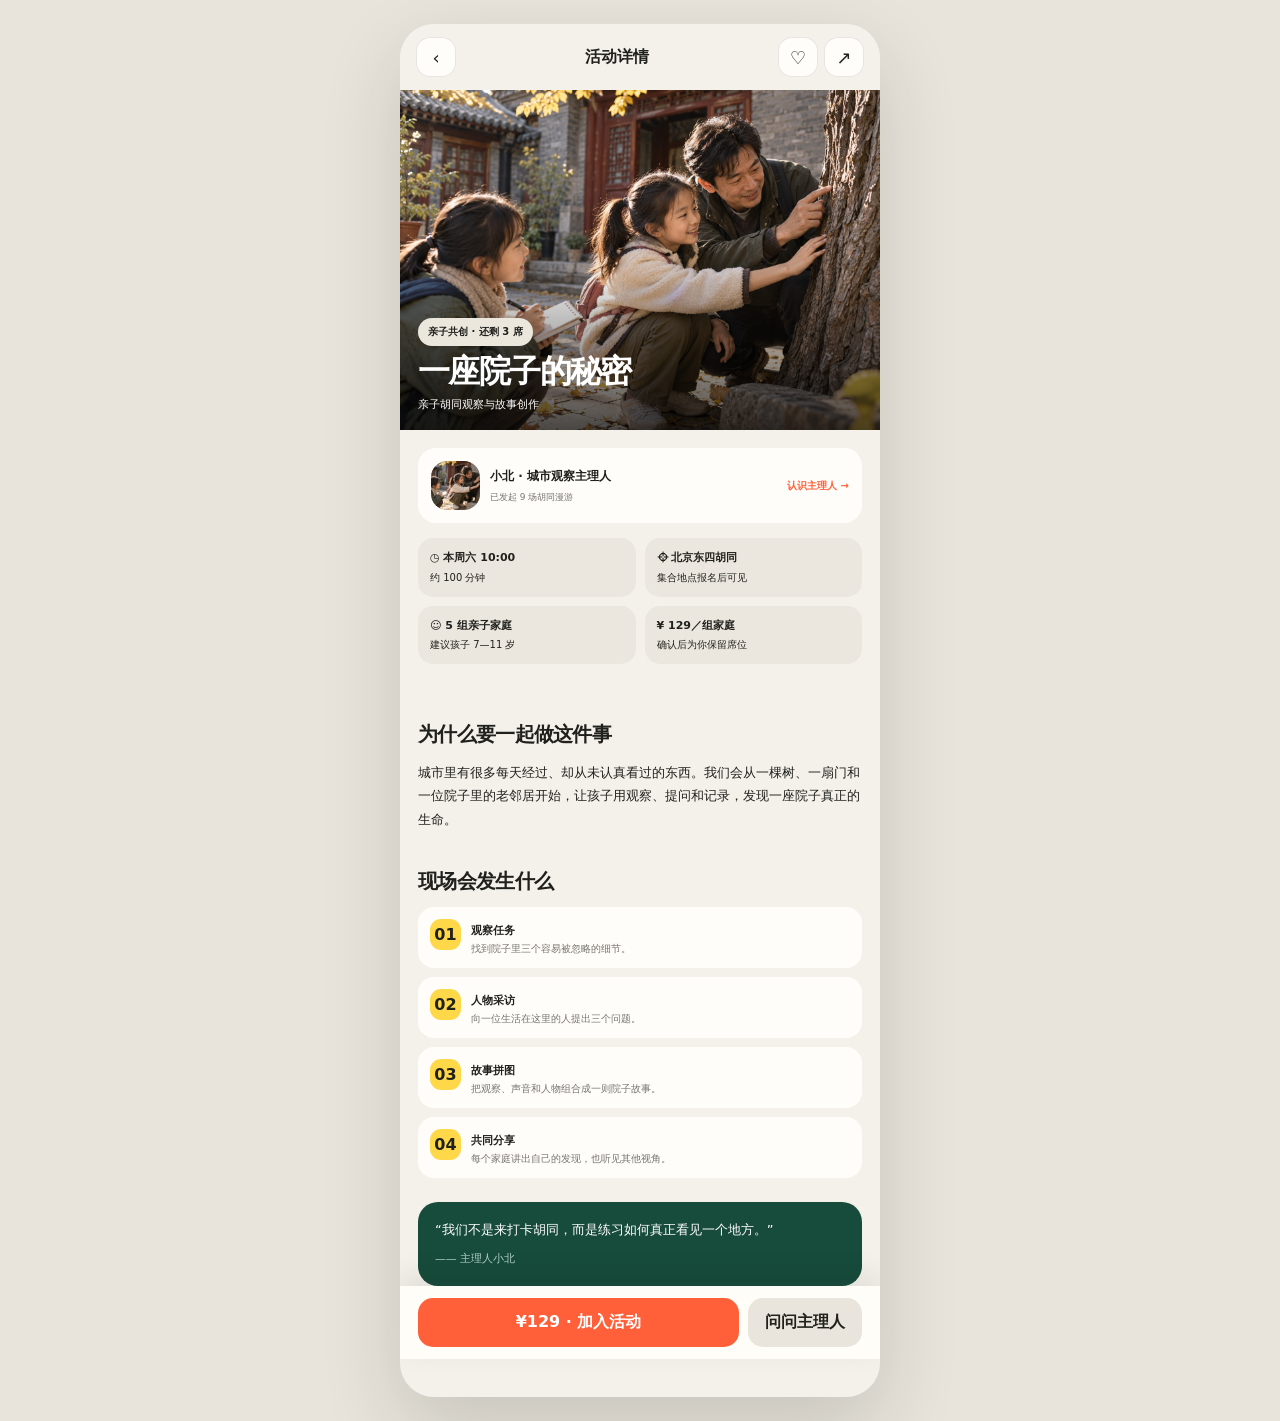
==== public/activity.html @ ee897f43 "Add Fancy Go Go demo and product requirements" ====
<!doctype html><html lang="zh-CN"><head><meta charset="utf-8"><meta name="viewport" content="width=device-width,initial-scale=1"><title>活动详情｜番思</title><link rel="stylesheet" href="secondary.css"></head>
<body><main class="app">
<header class="top"><a class="back" href="index.html">‹</a><h1>活动详情</h1><div class="top-actions"><button class="top-btn" onclick="toastMsg('已收藏活动')">♡</button><button class="top-btn" onclick="toastMsg('分享链接已准备')">↗</button></div></header>
<section class="hero-photo"><img class="photo" id="hero"><div class="hero-over"><span class="pill" id="category"></span><h1 id="title"></h1><p id="subtitle"></p></div></section>
<section class="event-body">
<div class="host-row"><img id="hostPhoto"><div><b id="hostName"></b><small id="hostMeta"></small></div><a href="host-profile.html">认识主理人 →</a></div>
<div class="info-grid"><div class="info"><b id="time"></b><span id="duration"></span></div><div class="info"><b id="place"></b><span id="address"></span></div><div class="info"><b id="people"></b><span id="audience"></span></div><div class="info"><b id="price"></b><span>确认后为你保留席位</span></div></div>
</section>
<section class="section"><h2>为什么要一起做这件事</h2><p class="story" id="story"></p></section>
<section class="section"><h2>现场会发生什么</h2><div class="steps" id="steps"></div></section>
<section class="section"><div class="quote" id="quote"></div></section>
<div class="sticky-action"><button class="btn btn-primary" id="joinBtn" onclick="toastMsg('加入成功，活动助手会联系你')"></button><button class="btn btn-secondary" onclick="toastMsg('已向主理人发送问题')">问问主理人</button></div>
</main><div class="toast" id="toast"></div><script src="secondary.js"></script>
<script>
const base='assets/';
const data={
 courtyard:{title:'一座院子的秘密',subtitle:'亲子胡同观察与故事创作',category:'亲子共创 · 还剩 3 席',image:base+'exec-ea25d21b-1d7e-4ecf-8001-395f95a21bcd.png',host:'小北 · 城市观察主理人',hostMeta:'已发起 9 场胡同漫游',time:'◷ 本周六 10:00',duration:'约 100 分钟',place:'⌖ 北京东四胡同',address:'集合地点报名后可见',people:'☺ 5 组亲子家庭',audience:'建议孩子 7—11 岁',price:'¥ 129／组家庭',story:'城市里有很多每天经过、却从未认真看过的东西。我们会从一棵树、一扇门和一位院子里的老邻居开始，让孩子用观察、提问和记录，发现一座院子真正的生命。',steps:[['观察任务','找到院子里三个容易被忽略的细节。'],['人物采访','向一位生活在这里的人提出三个问题。'],['故事拼图','把观察、声音和人物组合成一则院子故事。'],['共同分享','每个家庭讲出自己的发现，也听见其他视角。']],quote:'“我们不是来打卡胡同，而是练习如何真正看见一个地方。”<small>—— 主理人小北</small>',button:'¥129 · 加入活动'},
 album:{title:'一起听完一张专辑',subtitle:'不刷手机的 90 分钟声音小聚',category:'声音现场 · 还可加入 2 人',image:base+'exec-77576ef7-e1b3-4da5-bd31-8d7a04998225.png',host:'阿响 · 声音主理人',hostMeta:'收藏唱片，也收藏听歌时的故事',time:'◷ 今晚 19:30',duration:'约 90 分钟',place:'⌖ 鼓楼胡同咖啡馆',address:'地铁步行约 6 分钟',people:'☺ 6 人小聚',audience:'无需音乐专业知识',price:'¥ 69／人',story:'我们已经很久没有完整听完一张专辑了。这一次把手机反扣，从第一首听到最后一首。你不需要懂乐理，只需要带来一段真实感受，或者一张你舍不得跳过任何一首的专辑。',steps:[['认识彼此','用一首最近循环的歌介绍自己。'],['完整共听','不切歌、不聊天，完整进入一张专辑。'],['感受交换','分享哪一个声音、段落或歌词停留了下来。'],['下一张唱片','共同决定下一次要听什么。']],quote:'“音乐不是背景，它可以成为六个人认真待在一起的理由。”<small>—— 主理人阿响</small>',button:'¥69 · 加入小聚'},
 badminton:{title:'胡同羽毛球搭子',subtitle:'不计输赢，打完一起喝杯咖啡',category:'运动搭子 · 新手友好',image:base+'exec-1bd79b5f-dab8-45f3-9dcc-e65eb9ee7cd0.png',host:'林林 · 运动主理人',hostMeta:'比起比赛，更喜欢让陌生人动起来',time:'◷ 周日 16:00',duration:'约 120 分钟',place:'⌖ 北新桥羽毛球馆',address:'场馆费用现场 AA',people:'☺ 4—8 人',audience:'新手和普通爱好者',price:'AA 制',story:'不用担心技术，也不需要提前组队。我们按现场水平轻松分组，打几局、换几次搭档。运动结束后，愿意的人一起去附近喝杯咖啡，让一次约球自然变成一次认识新朋友的机会。',steps:[['轻松热身','认识名字和运动习惯，不急着分高低。'],['随机搭档','每局更换搭档，和不同的人一起配合。'],['自由加赛','想继续的人加赛，累了就坐下来聊天。'],['场外续杯','自愿参加附近咖啡小聚。']],quote:'“有时候，成为朋友只差一句：下局我们一队吧。”<small>—— 主理人林林</small>',button:'加入活动 · 费用 AA'}
};
const id=new URLSearchParams(location.search).get('id')||'courtyard',d=data[id]||data.courtyard;
document.title=d.title+'｜番思';['title','subtitle','category','time','duration','place','address','people','audience','price','story'].forEach(k=>document.getElementById(k).textContent=d[k]);
document.getElementById('hero').src=d.image;document.getElementById('hostPhoto').src=d.image;document.getElementById('hostName').textContent=d.host;document.getElementById('hostMeta').textContent=d.hostMeta;document.getElementById('quote').innerHTML=d.quote;document.getElementById('joinBtn').textContent=d.button;
document.getElementById('steps').innerHTML=d.steps.map((s,i)=>'<div class="step"><i>0'+(i+1)+'</i><div><b>'+s[0]+'</b><p>'+s[1]+'</p></div></div>').join('');
</script></body></html>
---- public/secondary.css ----
:root{--bg:#f4f1eb;--card:#fffdf9;--ink:#20211d;--muted:#77756e;--orange:#ff603a;--green:#174b3b;--blue:#315be8;--yellow:#ffd84a;--line:rgba(32,33,29,.1);--shadow:0 14px 34px rgba(33,31,23,.1)}
*{box-sizing:border-box}body{margin:0;background:#e8e4db;color:var(--ink);font-family:"PingFang SC","Microsoft YaHei",system-ui,sans-serif}button,input,textarea,select{font:inherit}.app{width:min(100%,480px);min-height:100vh;margin:auto;padding-bottom:38px;background:var(--bg);overflow:hidden}.top{position:sticky;top:0;z-index:20;display:flex;align-items:center;justify-content:space-between;padding:13px 16px;background:rgba(244,241,235,.94);backdrop-filter:blur(16px)}.back,.top-btn{display:grid;place-items:center;width:40px;height:40px;border:1px solid var(--line);border-radius:14px;background:var(--card);color:var(--ink);text-decoration:none;font-size:18px}.top h1{margin:0;font-size:16px}.top-actions{display:flex;gap:6px}.photo{display:block;width:100%;object-fit:cover}.pill{display:inline-flex;align-items:center;border-radius:999px;padding:7px 10px;background:#ece7dd;color:var(--ink);font-size:10px;font-weight:800}.section{padding:24px 18px 0}.section h2{margin:0 0 12px;font-size:20px;letter-spacing:-.035em}.muted{color:var(--muted)}.btn{border:0;border-radius:15px;padding:14px 17px;font-weight:900}.btn-primary{background:var(--orange);color:white}.btn-secondary{background:#eae5dc;color:var(--ink)}.toast{position:fixed;left:50%;bottom:28px;z-index:80;padding:11px 15px;border-radius:999px;background:var(--ink);color:white;font-size:10px;font-weight:800;opacity:0;pointer-events:none;transform:translate(-50%,12px);transition:.22s}.toast.show{opacity:1;transform:translate(-50%,0)}
.hero-photo{position:relative;height:340px}.hero-photo img{height:100%}.hero-photo:after{content:"";position:absolute;inset:0;background:linear-gradient(180deg,transparent 50%,rgba(0,0,0,.7))}.hero-over{position:absolute;z-index:2;left:18px;right:18px;bottom:18px;color:white}.hero-over h1{margin:8px 0;font-size:32px;line-height:1.08;letter-spacing:-.05em}.hero-over p{margin:0;font-size:11px}.event-body{padding:18px}.host-row{display:flex;align-items:center;gap:10px;padding:13px;border-radius:18px;background:var(--card)}.host-row img{width:49px;height:49px;border-radius:16px;object-fit:cover}.host-row b{display:block;font-size:12px}.host-row small{color:var(--muted);font-size:9px}.host-row a{margin-left:auto;color:var(--orange);font-size:10px;font-weight:850;text-decoration:none}.info-grid{display:grid;grid-template-columns:1fr 1fr;gap:9px;margin:15px 0}.info{padding:12px;border-radius:15px;background:#ece7de;font-size:10px;line-height:1.5}.info b{display:block;margin-bottom:3px;font-size:11px}.story{font-size:13px;line-height:1.8}.steps{display:grid;gap:9px}.step{display:grid;grid-template-columns:31px 1fr;gap:10px;padding:12px;border-radius:16px;background:var(--card)}.step i{display:grid;place-items:center;width:31px;height:31px;border-radius:11px;background:var(--yellow);font-style:normal;font-weight:900}.step b{font-size:11px}.step p{margin:3px 0 0;color:var(--muted);font-size:10px;line-height:1.5}.quote{padding:17px;border-radius:20px;background:var(--green);color:white;font-size:13px;line-height:1.7}.quote small{display:block;margin-top:9px;color:#aed0c3}.sticky-action{position:sticky;bottom:0;z-index:15;display:grid;grid-template-columns:1fr auto;gap:9px;padding:12px 18px calc(12px + env(safe-area-inset-bottom));background:rgba(255,253,249,.94);box-shadow:0 -10px 28px rgba(32,33,29,.09);backdrop-filter:blur(16px)}
.profile-hero{position:relative;height:310px}.profile-hero img{height:100%}.profile-hero:after{content:"";position:absolute;inset:0;background:linear-gradient(180deg,transparent 42%,rgba(0,0,0,.77))}.profile-copy{position:absolute;z-index:2;left:18px;right:18px;bottom:18px;color:white}.profile-copy h1{margin:6px 0;font-size:30px}.profile-copy p{margin:0;font-size:11px;line-height:1.5}.stats{display:grid;grid-template-columns:repeat(3,1fr);gap:8px;padding:15px 18px}.stat{text-align:center;padding:13px 6px;border-radius:16px;background:var(--card)}.stat b{display:block;font-size:18px}.stat small{color:var(--muted);font-size:9px}.tag-row{display:flex;gap:7px;overflow:auto;scrollbar-width:none}.tag-row .pill{flex:0 0 auto}.mini-event{display:grid;grid-template-columns:105px 1fr;gap:11px;padding:10px;border-radius:19px;background:var(--card)}.mini-event+ .mini-event{margin-top:10px}.mini-event img{height:112px;border-radius:14px}.mini-event h3{margin:4px 0;font-size:15px}.mini-event p{margin:0;color:var(--muted);font-size:9px;line-height:1.5}
.search{display:flex;gap:8px;padding:4px 18px 13px}.search input{width:100%;border:1px solid var(--line);border-radius:15px;padding:12px 14px;background:var(--card);outline:none}.filter-row{display:flex;gap:7px;padding:0 18px 14px;overflow:auto;scrollbar-width:none}.filter{flex:0 0 auto;border:1px solid var(--line);border-radius:999px;padding:8px 12px;background:var(--card);font-size:10px;font-weight:800}.filter.active{background:var(--ink);color:white}.list{display:grid;gap:12px;padding:0 18px}.list-card{overflow:hidden;border-radius:22px;background:var(--card);box-shadow:0 8px 22px rgba(33,31,23,.06)}.list-photo{position:relative;height:190px}.list-photo img{height:100%}.list-photo span{position:absolute;left:11px;top:11px;border-radius:999px;padding:7px 10px;background:rgba(20,20,18,.7);color:white;font-size:9px;font-weight:850}.list-copy{padding:13px}.list-copy h2{margin:0;font-size:19px}.list-copy p{margin:5px 0;color:var(--muted);font-size:10px}.list-foot{display:flex;justify-content:space-between;margin-top:9px;font-size:10px;font-weight:850}
.form-intro{padding:12px 18px 17px}.form-intro h1{margin:0;font-size:31px;line-height:1.1;letter-spacing:-.05em}.form-intro p{color:var(--muted);font-size:12px;line-height:1.65}.progress{display:flex;gap:5px;margin-top:14px}.progress i{height:5px;flex:1;border-radius:5px;background:#ddd7cc}.progress i.active{background:var(--orange)}.form{display:grid;gap:14px;padding:0 18px}.field{display:grid;gap:7px}.field label{font-size:11px;font-weight:850}.field input,.field textarea,.field select{width:100%;border:1px solid var(--line);border-radius:16px;padding:13px 14px;background:var(--card);color:var(--ink);outline:none}.field textarea{min-height:100px;resize:vertical}.choices{display:flex;flex-wrap:wrap;gap:7px}.choice{border:1px solid var(--line);border-radius:999px;padding:9px 12px;background:var(--card);font-size:10px;font-weight:800}.choice.active{border-color:var(--orange);background:#fff0eb;color:var(--orange)}.ai-box{padding:15px;border:1px dashed rgba(49,91,232,.35);border-radius:19px;background:#edf1ff}.ai-box b{font-size:12px}.ai-box p{margin:5px 0 11px;color:#59627b;font-size:10px;line-height:1.5}.ai-box button{border:0;border-radius:13px;padding:11px 13px;background:var(--blue);color:white;font-size:10px;font-weight:900}.submit{margin:4px 18px 0;width:calc(100% - 36px)}
@media(min-width:650px){body{padding:24px 0}.app{border-radius:34px;box-shadow:0 30px 80px rgba(33,31,23,.16)}}
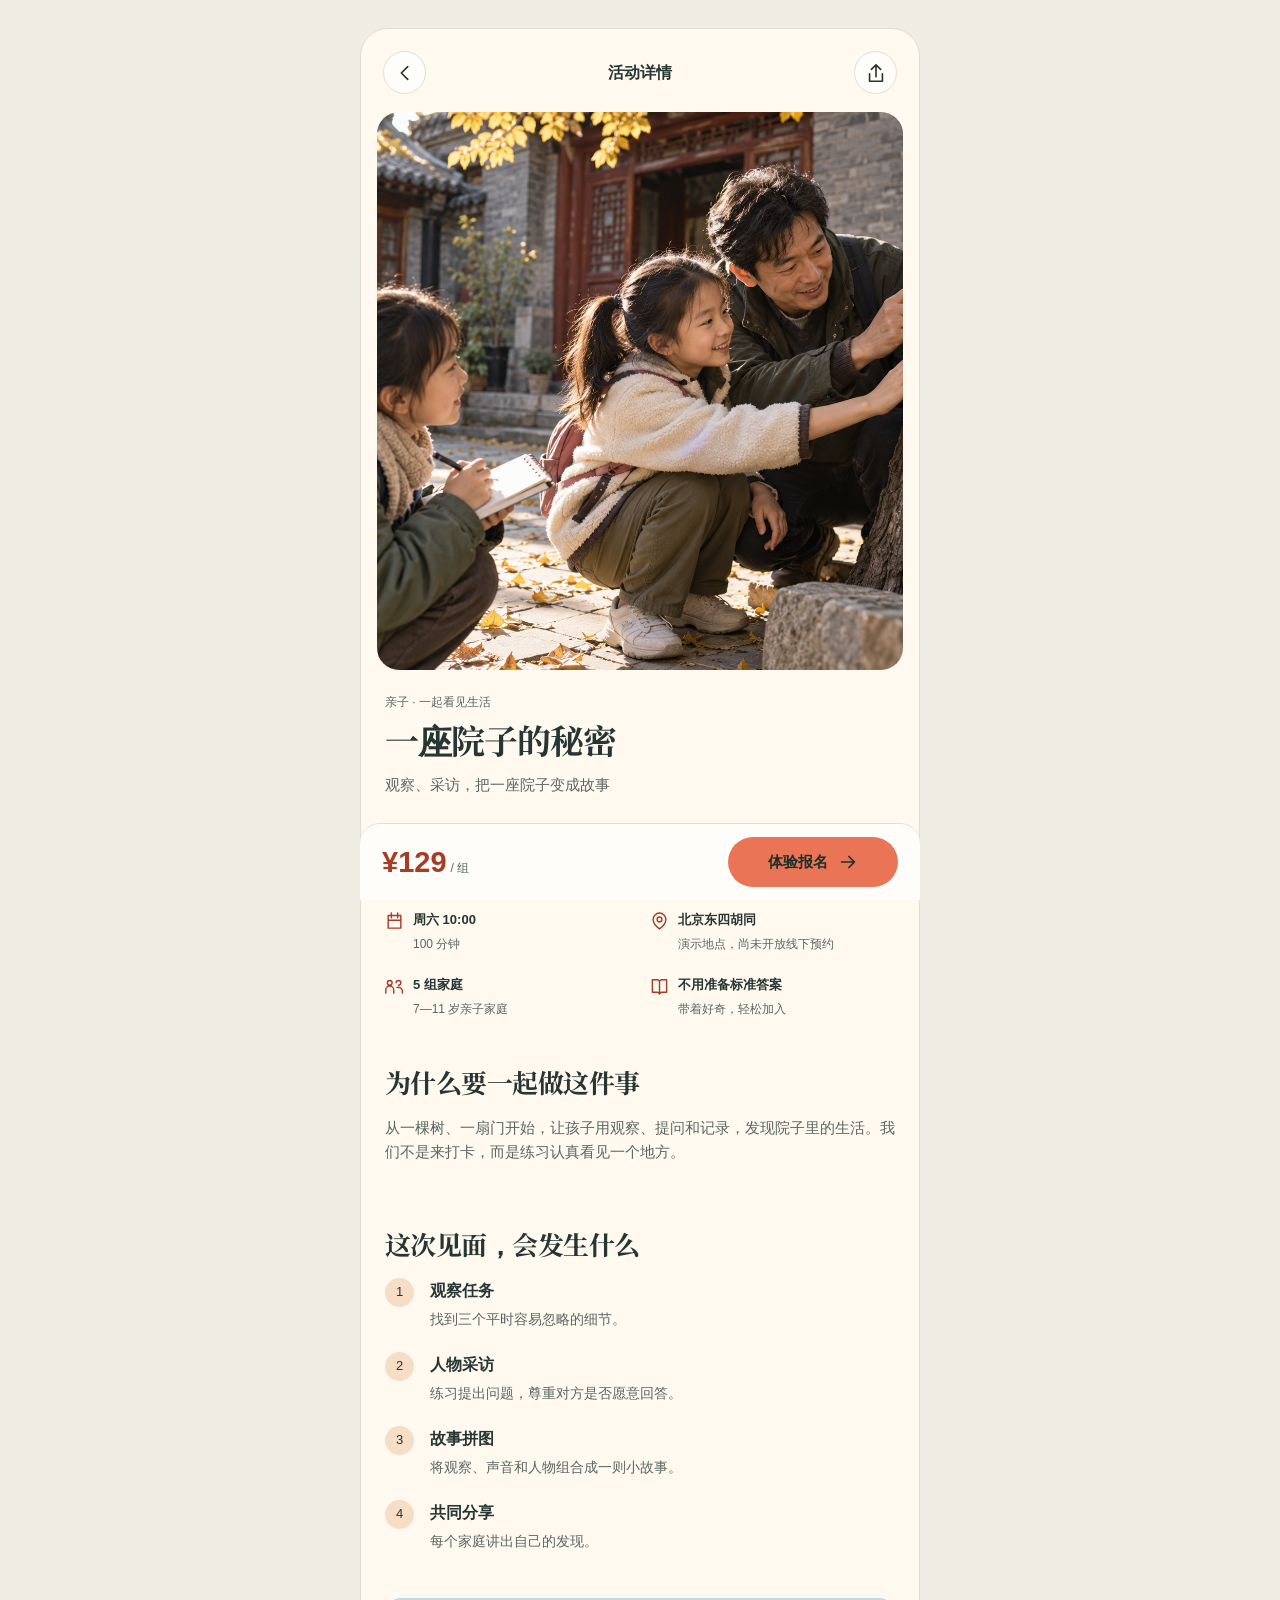
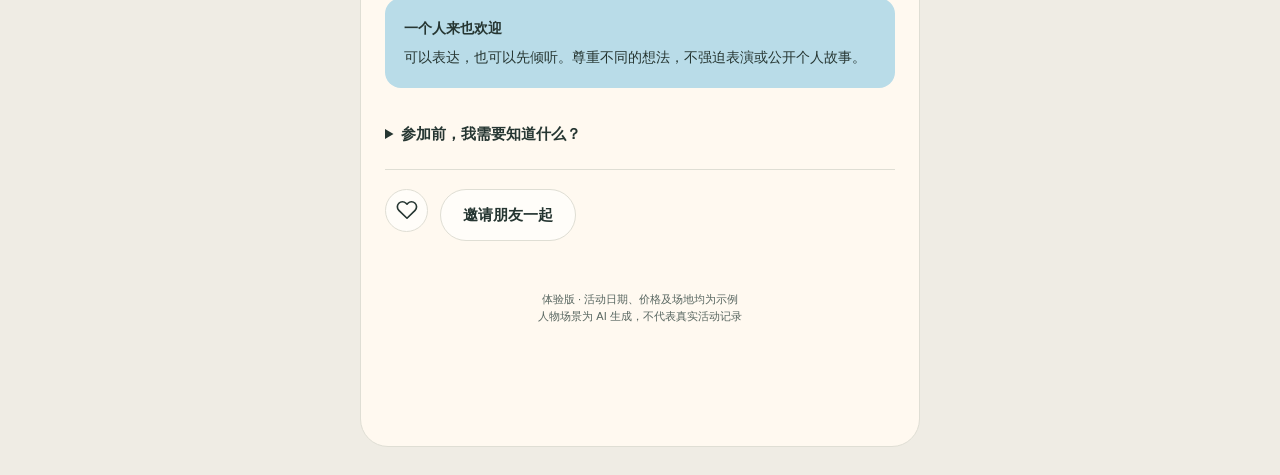
==== commit 75cbfe2d: "Redesign FANSI demo with warm social gathering UI and connected flows" ====
--- a/public/activity.html
+++ b/public/activity.html
@@ -1,25 +1,2 @@
-<!doctype html><html lang="zh-CN"><head><meta charset="utf-8"><meta name="viewport" content="width=device-width,initial-scale=1"><title>活动详情｜番思</title><link rel="stylesheet" href="secondary.css"></head>
-<body><main class="app">
-<header class="top"><a class="back" href="index.html">‹</a><h1>活动详情</h1><div class="top-actions"><button class="top-btn" onclick="toastMsg('已收藏活动')">♡</button><button class="top-btn" onclick="toastMsg('分享链接已准备')">↗</button></div></header>
-<section class="hero-photo"><img class="photo" id="hero"><div class="hero-over"><span class="pill" id="category"></span><h1 id="title"></h1><p id="subtitle"></p></div></section>
-<section class="event-body">
-<div class="host-row"><img id="hostPhoto"><div><b id="hostName"></b><small id="hostMeta"></small></div><a href="host-profile.html">认识主理人 →</a></div>
-<div class="info-grid"><div class="info"><b id="time"></b><span id="duration"></span></div><div class="info"><b id="place"></b><span id="address"></span></div><div class="info"><b id="people"></b><span id="audience"></span></div><div class="info"><b id="price"></b><span>确认后为你保留席位</span></div></div>
-</section>
-<section class="section"><h2>为什么要一起做这件事</h2><p class="story" id="story"></p></section>
-<section class="section"><h2>现场会发生什么</h2><div class="steps" id="steps"></div></section>
-<section class="section"><div class="quote" id="quote"></div></section>
-<div class="sticky-action"><button class="btn btn-primary" id="joinBtn" onclick="toastMsg('加入成功，活动助手会联系你')"></button><button class="btn btn-secondary" onclick="toastMsg('已向主理人发送问题')">问问主理人</button></div>
-</main><div class="toast" id="toast"></div><script src="secondary.js"></script>
-<script>
-const base='assets/';
-const data={
- courtyard:{title:'一座院子的秘密',subtitle:'亲子胡同观察与故事创作',category:'亲子共创 · 还剩 3 席',image:base+'exec-ea25d21b-1d7e-4ecf-8001-395f95a21bcd.png',host:'小北 · 城市观察主理人',hostMeta:'已发起 9 场胡同漫游',time:'◷ 本周六 10:00',duration:'约 100 分钟',place:'⌖ 北京东四胡同',address:'集合地点报名后可见',people:'☺ 5 组亲子家庭',audience:'建议孩子 7—11 岁',price:'¥ 129／组家庭',story:'城市里有很多每天经过、却从未认真看过的东西。我们会从一棵树、一扇门和一位院子里的老邻居开始，让孩子用观察、提问和记录，发现一座院子真正的生命。',steps:[['观察任务','找到院子里三个容易被忽略的细节。'],['人物采访','向一位生活在这里的人提出三个问题。'],['故事拼图','把观察、声音和人物组合成一则院子故事。'],['共同分享','每个家庭讲出自己的发现，也听见其他视角。']],quote:'“我们不是来打卡胡同，而是练习如何真正看见一个地方。”<small>—— 主理人小北</small>',button:'¥129 · 加入活动'},
- album:{title:'一起听完一张专辑',subtitle:'不刷手机的 90 分钟声音小聚',category:'声音现场 · 还可加入 2 人',image:base+'exec-77576ef7-e1b3-4da5-bd31-8d7a04998225.png',host:'阿响 · 声音主理人',hostMeta:'收藏唱片，也收藏听歌时的故事',time:'◷ 今晚 19:30',duration:'约 90 分钟',place:'⌖ 鼓楼胡同咖啡馆',address:'地铁步行约 6 分钟',people:'☺ 6 人小聚',audience:'无需音乐专业知识',price:'¥ 69／人',story:'我们已经很久没有完整听完一张专辑了。这一次把手机反扣，从第一首听到最后一首。你不需要懂乐理，只需要带来一段真实感受，或者一张你舍不得跳过任何一首的专辑。',steps:[['认识彼此','用一首最近循环的歌介绍自己。'],['完整共听','不切歌、不聊天，完整进入一张专辑。'],['感受交换','分享哪一个声音、段落或歌词停留了下来。'],['下一张唱片','共同决定下一次要听什么。']],quote:'“音乐不是背景，它可以成为六个人认真待在一起的理由。”<small>—— 主理人阿响</small>',button:'¥69 · 加入小聚'},
- badminton:{title:'胡同羽毛球搭子',subtitle:'不计输赢，打完一起喝杯咖啡',category:'运动搭子 · 新手友好',image:base+'exec-1bd79b5f-dab8-45f3-9dcc-e65eb9ee7cd0.png',host:'林林 · 运动主理人',hostMeta:'比起比赛，更喜欢让陌生人动起来',time:'◷ 周日 16:00',duration:'约 120 分钟',place:'⌖ 北新桥羽毛球馆',address:'场馆费用现场 AA',people:'☺ 4—8 人',audience:'新手和普通爱好者',price:'AA 制',story:'不用担心技术，也不需要提前组队。我们按现场水平轻松分组，打几局、换几次搭档。运动结束后，愿意的人一起去附近喝杯咖啡，让一次约球自然变成一次认识新朋友的机会。',steps:[['轻松热身','认识名字和运动习惯，不急着分高低。'],['随机搭档','每局更换搭档，和不同的人一起配合。'],['自由加赛','想继续的人加赛，累了就坐下来聊天。'],['场外续杯','自愿参加附近咖啡小聚。']],quote:'“有时候，成为朋友只差一句：下局我们一队吧。”<small>—— 主理人林林</small>',button:'加入活动 · 费用 AA'}
-};
-const id=new URLSearchParams(location.search).get('id')||'courtyard',d=data[id]||data.courtyard;
-document.title=d.title+'｜番思';['title','subtitle','category','time','duration','place','address','people','audience','price','story'].forEach(k=>document.getElementById(k).textContent=d[k]);
-document.getElementById('hero').src=d.image;document.getElementById('hostPhoto').src=d.image;document.getElementById('hostName').textContent=d.host;document.getElementById('hostMeta').textContent=d.hostMeta;document.getElementById('quote').innerHTML=d.quote;document.getElementById('joinBtn').textContent=d.button;
-document.getElementById('steps').innerHTML=d.steps.map((s,i)=>'<div class="step"><i>0'+(i+1)+'</i><div><b>'+s[0]+'</b><p>'+s[1]+'</p></div></div>').join('');
-</script></body></html>
+<!doctype html>
+<html lang="zh-CN"><head><meta charset="utf-8"><meta name="viewport" content="width=device-width,initial-scale=1,viewport-fit=cover"><meta name="theme-color" content="#FFF9F0"><meta name="description" content="番思，让生活一起发生。发现表达、戏剧、音乐、运动和亲子小聚。"><title>活动详情｜番思 FANSI</title><link rel="stylesheet" href="app.css?v=20261013"><script defer src="app.js?v=20261013"></script></head><body data-page="detail"><a class="skip" href="#content">跳转到内容</a><div class="app" id="app"></div><div id="toast" role="status" aria-live="polite"></div><noscript>此交互 Demo 需要启用 JavaScript。请在浏览器设置中启用后刷新。</noscript></body></html>
--- a/public/app.css
+++ b/public/app.css
@@ -0,0 +1,11 @@
+@font-face{font-family:FansiDisplay;src:url('assets/display.woff2') format('woff2');font-display:swap;font-weight:700}
+:root{--paper:#fff9f0;--white:#fffdf9;--apricot:#f6ddc5;--coral:#e97556;--blue:#b9dce8;--ink:#263632;--muted:#596761;--line:#dfded4;--accent:#a83c25;--radius:22px}
+*{box-sizing:border-box}html{scroll-behavior:smooth;scroll-padding-bottom:110px}body{margin:0;background:#efece4;color:var(--ink);font-family:'PingFang SC','Microsoft YaHei',sans-serif;font-size:15px;line-height:1.6}a{color:inherit;text-decoration:none}button,input,textarea,select{font:inherit;color:inherit}button,a,input,textarea,select{-webkit-tap-highlight-color:transparent}button{cursor:pointer}button:disabled{cursor:default;opacity:.5}button{border:0}img{display:block;max-width:100%}button:focus-visible,a:focus-visible,input:focus-visible,select:focus-visible,textarea:focus-visible{outline:3px solid #286b84;outline-offset:4px}::selection{background:var(--blue);color:var(--ink)}input,textarea{caret-color:var(--accent)}*{scrollbar-color:var(--apricot) var(--paper);scrollbar-width:thin}.skip{position:fixed;top:-60px;padding:10px;background:var(--ink);color:white;z-index:100}.skip:focus{top:0}.app{max-width:560px;margin:auto;background:var(--paper);min-height:100svh;padding-bottom:110px}.icon{width:22px;height:22px;fill:none;stroke:currentColor;stroke-width:1.8;stroke-linecap:round;stroke-linejoin:round;flex-shrink:0}.top{display:flex;align-items:center;justify-content:space-between;padding:18px 22px 10px;gap:12px}.brand{font-size:23px;letter-spacing:-.035em;white-space:nowrap}.brand strong{font-family:FansiDisplay,'Songti SC',serif;font-size:29px;margin-right:5px}.brand small{font-size:19px;font-weight:400}.location{display:flex;align-items:center;gap:4px;font-size:12px;color:var(--muted);margin-top:2px}.top-tools{display:flex;gap:8px}.circle{width:43px;height:43px;display:inline-flex;align-items:center;justify-content:center;border:1px solid var(--line);border-radius:50%;background:var(--white)}.circle[aria-pressed=true]{background:var(--apricot);color:var(--accent)}.circle[aria-pressed=true] .icon{fill:currentColor}.page-title{font-size:16px;margin:0}.intro{padding:16px 24px 18px;position:relative}.intro h1{font-family:FansiDisplay,'Songti SC','STSong',serif;font-size:clamp(37px,8.9vw,54px);line-height:1.2;letter-spacing:-.035em;margin:8px 0 17px;font-weight:700}.intro h1 span{display:inline-block;border-bottom:3px solid var(--coral);padding-bottom:5px}.intro p{margin:0;color:var(--muted);font-size:15px}.intro .weekend{position:absolute;right:24px;bottom:20px;background:var(--blue);padding:8px 12px;border-radius:24px;display:flex;align-items:center;gap:6px;font-size:12px}.weekend .icon{width:16px}.tabs{display:flex;gap:7px;padding:4px 18px 18px;overflow:auto}.tab{padding:10px 17px;min-height:44px;border-radius:24px;background:transparent;white-space:nowrap;font-size:15px}.tab[aria-pressed=true]{background:var(--coral);font-weight:700}.home-feed,.feed{padding:0 16px;display:grid;gap:23px}.event-card{background:var(--white);border:1px solid var(--line);border-radius:var(--radius);overflow:hidden}.card-media{position:relative}.card-photo{width:100%;aspect-ratio:1.06;object-fit:cover}.home-feed .event-card:first-child .card-photo{aspect-ratio:1/1.12}.photo-link{display:block}.photo-link img{transition:filter .2s}.photo-link:hover img{filter:brightness(1.04)}.badge{position:absolute;left:15px;top:15px;border-radius:24px;padding:7px 12px;background:var(--paper);font-size:12px;font-weight:600;pointer-events:none}.card-media .save{position:absolute;right:14px;top:14px}.card-copy{padding:18px 19px 20px}.category{color:var(--accent);font-size:12px;margin:0 0 7px}.card-copy h2{font-family:FansiDisplay,'Songti SC',serif;font-size:27px;letter-spacing:-.025em;line-height:1.35;margin:0 0 7px}.card-copy .subtitle{font-size:14px;color:var(--muted);margin:0 0 14px}.meta{display:flex;gap:8px;align-items:center;font-size:12px;color:var(--muted);flex-wrap:wrap}.meta .icon{width:16px;height:16px}.card-footer{display:flex;justify-content:space-between;align-items:center;gap:12px;margin-top:20px}.price{font-size:32px;font-weight:700;line-height:1;color:var(--accent);font-variant-numeric:tabular-nums}.price small{font-size:12px;font-weight:400;color:var(--muted);margin-left:4px}.btn{display:inline-flex;align-items:center;justify-content:center;gap:9px;border-radius:30px;padding:13px 22px;min-height:48px;font-weight:600;text-align:center}.primary{background:var(--coral);color:#1c302a}.primary:hover{background:#ef8768}.secondary{background:var(--blue)}.plain{background:var(--white);border:1px solid var(--line)}.invite{display:flex;align-items:center;justify-content:space-between;gap:8px;margin:20px 16px;background:var(--blue);padding:17px;border-radius:16px;font-size:13px}.invite b{display:flex;gap:7px;align-items:center}.text-btn{background:none;padding:8px;font-size:13px;text-decoration:underline;text-underline-offset:4px}.section{padding:24px}.section h2{font-family:FansiDisplay,'Songti SC',serif;font-size:26px;line-height:1.35;margin:0 0 17px;letter-spacing:-.02em}.section p{margin:0 0 14px;color:var(--muted)}.section-head{display:flex;align-items:center;justify-content:space-between;gap:10px;padding:16px 23px}.section-head h2{font-size:22px;font-family:FansiDisplay,'Songti SC',serif}.mini-link{display:flex;align-items:center;gap:15px;padding:16px 0;border-bottom:1px solid var(--line)}.mini-link img{width:86px;height:92px;object-fit:cover;border-radius:12px}.mini-link h3{font-size:16px;margin:0 0 5px}.mini-link p{font-size:12px;margin:0;color:var(--muted)}.mini-link .icon{margin-left:auto}.nav{position:fixed;bottom:0;left:50%;transform:translateX(-50%);width:min(100%,560px);z-index:30;display:grid;grid-template-columns:repeat(3,1fr);background:var(--white);border-top:1px solid var(--line);padding:9px 8px calc(8px + env(safe-area-inset-bottom))}.nav a{display:flex;flex-direction:column;align-items:center;justify-content:center;gap:4px;font-size:12px;min-height:49px}.nav a[aria-current=page]{color:var(--accent)}.nav .icon{width:24px;height:24px}.nav .plus{background:var(--coral);color:var(--ink);width:38px;height:38px;border-radius:50%;display:grid;place-items:center;margin-top:-16px;border:4px solid var(--paper);box-sizing:content-box}.demo-note{font-size:11px;color:var(--muted);text-align:center;margin:26px 24px 10px}.search{display:flex;align-items:center;gap:9px;margin:8px 20px 16px;padding:0 14px;background:var(--white);border:1px solid var(--line);border-radius:14px}.search input{width:100%;min-width:0;border:0;background:transparent;padding:13px 0;outline-offset:0}.empty{text-align:center;padding:40px 24px}.empty h2{font-size:23px}.empty p{color:var(--muted)}.detail-photo{width:calc(100% - 32px);margin:8px 16px 0;aspect-ratio:1/1.06;object-fit:cover;border-radius:var(--radius)}.detail-heading{padding:23px 24px 8px}.detail-heading h1{font-family:FansiDisplay,'Songti SC',serif;font-size:34px;line-height:1.25;letter-spacing:-.03em;margin:7px 0 12px}.detail-heading p{color:var(--muted);margin:0}.host-link{display:flex;gap:12px;align-items:center;padding:18px 0;border-bottom:1px solid var(--line);margin:0 24px}.avatar-letter{width:48px;height:48px;border-radius:50%;display:grid;place-items:center;background:var(--apricot);font-family:FansiDisplay,serif;font-size:21px;flex-shrink:0}.host-link strong{font-size:14px}.host-link small{display:block;color:var(--muted);font-size:12px}.host-link>.icon{margin-left:auto}.facts{margin:20px 24px;display:grid;grid-template-columns:1fr 1fr;gap:20px}.fact{display:flex;gap:9px;align-items:flex-start}.fact .icon{width:19px;color:var(--accent)}.fact b{font-size:13px;display:block}.fact small{font-size:12px;color:var(--muted)}.timeline{list-style:none;margin:0;padding:0}.timeline li{display:flex;gap:16px;padding:0 0 22px}.timeline .number{font-size:13px;width:29px;height:29px;border-radius:50%;display:grid;place-items:center;background:var(--apricot);flex-shrink:0}.timeline h3{margin:0 0 4px;font-size:16px}.timeline p{font-size:14px;margin:0}.notice{margin:0 24px 22px;background:var(--blue);padding:19px;border-radius:16px;font-size:14px}.notice p{margin:7px 0 0}.notice.apricot{background:var(--apricot)}.action-bar{position:fixed;bottom:0;left:50%;transform:translateX(-50%);width:min(100%,560px);padding:13px 22px calc(13px + env(safe-area-inset-bottom));background:var(--white);border-top:1px solid var(--line);display:flex;justify-content:space-between;align-items:center;gap:15px;z-index:30}.action-bar .price{font-size:29px}.action-bar .btn{min-width:170px}.form{padding:0 24px;display:grid;gap:23px}.field{display:grid;gap:8px}.field label,.field legend{font-size:14px;font-weight:600}.field input,.field textarea,.field select{width:100%;background:var(--white);border:1px solid #bdbfb5;border-radius:12px;padding:13px;min-height:48px}.field textarea{min-height:110px;resize:vertical}.field small{color:var(--muted);font-size:12px}.row{display:grid;grid-template-columns:1fr 1fr;gap:15px}.form fieldset{border:0;padding:0;margin:0}.choices{display:flex;flex-wrap:wrap;gap:9px;margin-top:10px}.choices label{position:relative}.choices input{position:absolute;opacity:0;width:1px;height:1px}.choices span{display:block;padding:10px 15px;border:1px solid var(--line);border-radius:24px;background:var(--white);font-size:13px}.choices input:checked+span{background:var(--apricot);border-color:var(--accent)}.choices input:focus-visible+span{outline:3px solid #286b84}.helper{background:var(--blue);padding:19px;border-radius:16px}.helper p{font-size:13px;margin:6px 0 12px}.helper .btn{font-size:13px}.full{width:100%}.form-status{color:var(--accent);font-size:13px}.check{display:flex;align-items:flex-start;gap:10px;font-size:13px}.check input{width:19px;height:19px;accent-color:var(--accent);margin-top:2px;flex-shrink:0}.profile-banner{margin:8px 16px 0;width:calc(100% - 32px);height:280px;object-fit:cover;border-radius:22px}.profile-body{padding:25px 24px}.profile-body h1{font-family:FansiDisplay,'Songti SC',serif;font-size:38px;margin:5px 0}.profile-body p{color:var(--muted)}.tags{display:flex;gap:8px;flex-wrap:wrap}.tags span{background:var(--apricot);padding:5px 10px;border-radius:16px;font-size:12px}.quote{font-family:FansiDisplay,'Songti SC',serif;font-size:24px;line-height:1.6;margin:26px 0}.account{display:flex;align-items:center;gap:15px;padding:25px 24px}.account h1{margin:0;font-size:25px}.account p{margin:3px 0;color:var(--muted);font-size:12px}.account .avatar-letter{width:66px;height:66px;font-size:27px}.menu{margin:0 24px}.menu a{display:flex;align-items:center;gap:12px;padding:17px 0;border-bottom:1px solid var(--line)}.menu a>.icon:last-child{margin-left:auto}.draft-card{padding:17px 0;border-bottom:1px solid var(--line)}.draft-card p{font-size:13px;color:var(--muted)}.draft-card h3{margin:0;font-size:17px}.success{padding:45px 24px;text-align:center}.success .success-icon{background:var(--blue);width:74px;height:74px;border-radius:50%;margin:auto;display:grid;place-items:center}.success h1{font-family:FansiDisplay,serif;font-size:32px}.success p{color:var(--muted)}.success .btn{margin:10px 0}.summary{display:flex;gap:15px;margin:15px 24px 24px;align-items:center}.summary img{width:100px;height:120px;border-radius:14px;object-fit:cover}.summary h2{font-size:19px;margin:0 0 8px}.summary p{font-size:13px;margin:3px 0;color:var(--muted)}details{margin:0 24px 15px;border-bottom:1px solid var(--line);padding:12px 0}summary{cursor:pointer;font-weight:600;min-height:35px}details p{color:var(--muted);font-size:14px}.share-box{display:grid;gap:9px}.share-box input{width:100%;padding:10px;border:1px solid var(--line);border-radius:8px}#toast{position:fixed;bottom:110px;left:50%;transform:translateX(-50%);max-width:calc(100% - 40px);width:max-content;background:var(--ink);color:white;padding:12px 18px;border-radius:12px;z-index:90;opacity:0;pointer-events:none;font-size:13px}#toast.visible{opacity:1}.visually-hidden{position:absolute;width:1px;height:1px;overflow:hidden;clip-path:inset(50%)}
+body[data-page=home] .top{padding-top:10px;padding-bottom:4px}
+body[data-page=home] .intro{padding-top:0;padding-bottom:8px}
+body[data-page=home] .intro h1{font-size:38px;line-height:1.07;margin:0 0 5px}
+body[data-page=home] .intro .weekend{bottom:8px}
+body[data-page=home] .tabs{padding-top:0;padding-bottom:10px}
+@media(min-width:700px){body{padding:28px 0}.app{border-radius:28px;min-height:calc(100svh - 56px);border:1px solid var(--line)}.top{padding-top:22px}.nav,.action-bar{border-radius:20px 20px 0 0}.intro{padding-top:20px}.intro h1{font-size:54px}body[data-page=home] .intro h1{font-size:48px}}
+@media(max-width:370px){.intro .weekend{position:static;display:inline-flex;margin-top:12px}.intro h1{font-size:36px}.tab{padding:9px 12px}.card-copy h2{font-size:25px}.btn{padding:12px 17px}.row{grid-template-columns:1fr}.action-bar .btn{min-width:145px}.brand strong{font-size:26px}.top{padding-left:17px;padding-right:17px}}
+@media(prefers-reduced-motion:reduce){html{scroll-behavior:auto}*,*::before,*::after{transition:none!important;animation:none!important}}
